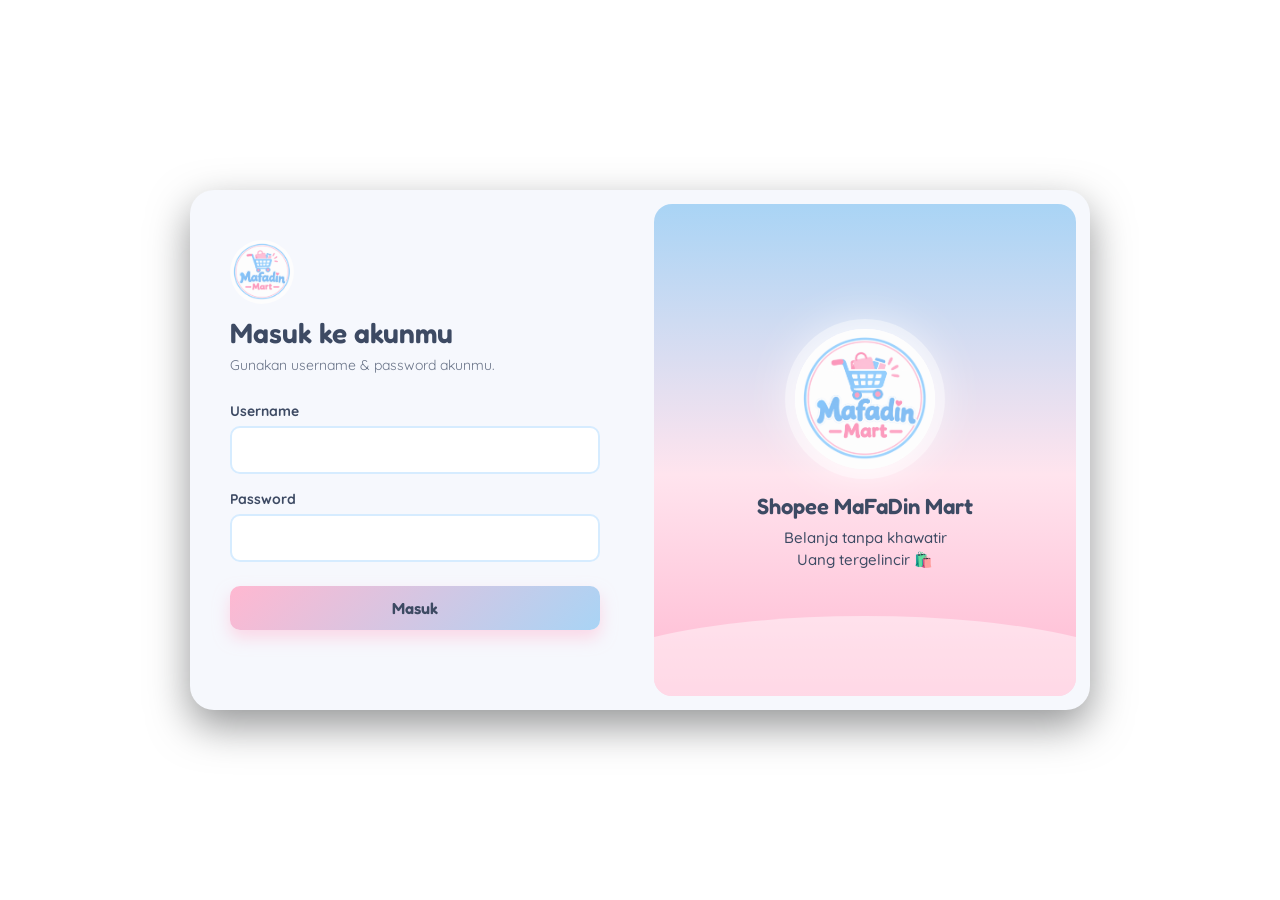
==== index.html @ 3b11d182 "baru nih" ====
<!DOCTYPE html>
<html lang="en">
<head>
    <meta charset="UTF-8">
    <meta name="viewport" content="width=device-width, initial-scale=1.0">
    <title>MaFaDin Mart</title>
    <link rel="preconnect" href="https://fonts.googleapis.com">
    <link rel="preconnect" href="https://fonts.gstatic.com" crossorigin>
    <link href="https://fonts.googleapis.com/css2?family=Fredoka:wght@500;600;700&family=Quicksand:wght@400;500;600;700&display=swap" rel="stylesheet">
    <link rel="stylesheet" href="index.css">
    <script src="index.js" defer></script>
</head>
<body>
    <nav class="navbar">
        <a href="index.html" class="logo">MaFaDin</a>
        <div class="nav-right">
            <span class="welcome">Halo, <span id="user-name">User</span></span>
            <button id="cart-button" class="nav-button cart-button">Cart <span id="cart-badge">0</span></button>
            <button id="logout-button" class="nav-button logout-button">Logout</button>
        </div>
    </nav>

    <main class="container">
        <section class="page-header">
            <div>
                <h1>Products</h1>
                <p>Temukan produk yang kamu cari.</p>
            </div>
            <div class="search-box">
                <input type="text" id="search-input" placeholder="Cari produk...">
            </div>
        </section>

        <section class="filter-section">
            <select id="category-filter">
                <option value="all">Semua Kategori</option>
            </select>
            <select id="sort-filter">
                <option value="default">Urutkan</option>
                <option value="price-low">Harga Terendah</option>
                <option value="price-high">Harga Tertinggi</option>
                <option value="rating-high">Rating Tertinggi</option>
            </select>
        </section>

        <p id="error-message" class="error-message hidden"></p>

        <section id="product-list" class="product-list"></section>

        <div class="load-more-container">
            <button id="load-more-button" class="load-more-button">Load More</button>
        </div>
    </main>

    <aside id="cart-panel" class="cart-panel">
        <div class="cart-header">
            <h2>Shopping Cart</h2>
            <button id="close-cart" class="close-cart">×</button>
        </div>
        <div id="cart-items" class="cart-items">
            <p class="empty-cart">Keranjang masih kosong.</p>
        </div>
        <div class="cart-footer">
            <div class="cart-total">
                <span>Total</span>
                <strong id="cart-total-price">$0.00</strong>
            </div>
            <button id="checkout-button" class="checkout-button">Checkout</button>
        </div>
    </aside>

    <div id="cart-overlay" class="cart-overlay"></div>

    <div id="product-modal" class="modal hidden">
        <div class="modal-content">
            <button id="close-modal" class="close-modal">×</button>
            <div id="modal-body"></div>
        </div>
    </div>
</body>
</html>
---- index.css ----
:root {
    --blue: #b9dcf5;
    --blue-light: #edf7fd;
    --pink: #f5b8cc;
    --pink-light: #fff0f5;
    --pink-dark: #c95d82;
    --text: #3f4654;
    --border: #e5e8ed;
    --white: #ffffff;
    --background: #fafbfc;
}

* {
    box-sizing: border-box;
}

body {
    margin: 0;
    background: var(--background);
    color: var(--text);
    font-family: "Quicksand", sans-serif;
}

button,
input,
select {
    font-family: inherit;
}

button {
    cursor: pointer;
}

.navbar {
    height: 68px;
    padding: 0 45px;
    display: flex;
    align-items: center;
    justify-content: space-between;
    background: var(--white);
    border-bottom: 1px solid var(--border);
}

.logo {
    color: var(--text);
    text-decoration: none;
    font-family: "Fredoka", sans-serif;
    font-size: 24px;
    font-weight: 700;
}

.nav-right {
    display: flex;
    align-items: center;
    gap: 20px;
}

.welcome {
    font-size: 14px;
}

#user-name {
    font-weight: 700;
}

.nav-button {
    border: none;
    padding: 9px 15px;
    border-radius: 6px;
    font-size: 13px;
    font-weight: 700;
}

.cart-button {
    background: var(--pink-light);
    color: var(--pink-dark);
}

.logout-button {
    background: var(--blue-light);
    color: var(--text);
}

#cart-badge {
    display: inline-flex;
    min-width: 18px;
    height: 18px;
    margin-left: 4px;
    padding: 0 4px;
    align-items: center;
    justify-content: center;
    border-radius: 50%;
    background: var(--pink-dark);
    color: white;
    font-size: 10px;
}

.container {
    max-width: 1180px;
    margin: 0 auto;
    padding: 38px 30px;
}

.page-header {
    display: flex;
    align-items: end;
    justify-content: space-between;
    gap: 30px;
    margin-bottom: 24px;
}

.page-header h1 {
    margin: 0 0 5px;
    font-family: "Fredoka", sans-serif;
    font-size: 30px;
}

.page-header p {
    margin: 0;
    color: #858b96;
    font-size: 14px;
}

.search-box {
    width: 310px;
}

.search-box input {
    width: 100%;
    padding: 11px 14px;
    border: 1px solid var(--border);
    border-radius: 6px;
    outline: none;
    background: white;
    color: var(--text);
}

.search-box input:focus {
    border-color: var(--blue);
}

.filter-section {
    display: flex;
    gap: 10px;
    margin-bottom: 25px;
}

.filter-section select {
    padding: 9px 12px;
    border: 1px solid var(--border);
    border-radius: 6px;
    outline: none;
    background: white;
    color: var(--text);
    font-size: 13px;
}

.product-list {
    display: grid;
    grid-template-columns: repeat(4, 1fr);
    gap: 18px;
}

.product-card {
    overflow: hidden;
    background: var(--white);
    border: 1px solid var(--border);
    border-radius: 8px;
    transition: 0.2s ease;
}

.product-card:hover {
    transform: translateY(-3px);
    border-color: var(--blue);
}

.product-card img {
    width: 100%;
    height: 190px;
    display: block;
    object-fit: contain;
    background: var(--blue-light);
}

.product-info {
    padding: 15px;
}

.product-category {
    margin: 0 0 6px;
    color: var(--pink-dark);
    font-size: 11px;
    font-weight: 700;
    text-transform: uppercase;
}

.product-card h3 {
    min-height: 42px;
    margin: 0 0 8px;
    font-family: "Fredoka", sans-serif;
    font-size: 16px;
    font-weight: 600;
}

.product-price {
    margin: 0;
    color: var(--text);
    font-size: 17px;
    font-weight: 700;
}

.product-rating {
    margin: 6px 0;
    color: #777;
    font-size: 12px;
}

.product-discount {
    margin: 0 0 12px;
    color: #639174;
    font-size: 11px;
}

.add-cart-button {
    width: 100%;
    padding: 9px;
    border: 1px solid var(--pink);
    border-radius: 5px;
    background: var(--pink-light);
    color: var(--pink-dark);
    font-size: 12px;
    font-weight: 700;
}

.add-cart-button:hover {
    background: var(--pink);
    color: white;
}

.load-more-container {
    display: flex;
    justify-content: center;
    margin-top: 30px;
}

.load-more-button {
    padding: 10px 24px;
    border: 1px solid var(--border);
    border-radius: 6px;
    background: white;
    color: var(--text);
    font-size: 13px;
    font-weight: 700;
}

.load-more-button:hover {
    border-color: var(--blue);
    background: var(--blue-light);
}

.error-message {
    padding: 12px;
    margin-bottom: 20px;
    border: 1px solid #f1c2d1;
    border-radius: 6px;
    background: var(--pink-light);
    color: var(--pink-dark);
    text-align: center;
    font-size: 13px;
}

.hidden {
    display: none !important;
}

.cart-panel {
    position: fixed;
    top: 0;
    right: -390px;
    z-index: 300;
    width: 370px;
    height: 100vh;
    display: flex;
    flex-direction: column;
    background: white;
    border-left: 1px solid var(--border);
    transition: right 0.25s ease;
}

.cart-panel.active {
    right: 0;
}

.cart-header {
    display: flex;
    align-items: center;
    justify-content: space-between;
    padding: 20px;
    border-bottom: 1px solid var(--border);
}

.cart-header h2 {
    margin: 0;
    font-family: "Fredoka", sans-serif;
    font-size: 21px;
}

.close-cart,
.close-modal {
    border: none;
    background: none;
    color: var(--text);
    font-size: 23px;
}

.cart-items {
    flex: 1;
    padding: 20px;
    overflow-y: auto;
}

.empty-cart {
    color: #999;
    text-align: center;
    font-size: 13px;
}

.cart-item {
    display: flex;
    gap: 12px;
    padding: 12px 0;
    border-bottom: 1px solid var(--border);
}

.cart-item img {
    width: 60px;
    height: 60px;
    object-fit: contain;
    background: var(--blue-light);
}

.cart-item-info {
    flex: 1;
}

.cart-item-info h4 {
    margin: 0 0 5px;
    font-size: 13px;
}

.cart-item-info p {
    margin: 3px 0;
    color: #777;
    font-size: 12px;
}

.remove-cart-button {
    align-self: center;
    border: none;
    background: none;
    color: #999;
}

.remove-cart-button:hover {
    color: var(--pink-dark);
}

.cart-footer {
    padding: 20px;
    border-top: 1px solid var(--border);
}

.cart-total {
    display: flex;
    justify-content: space-between;
    margin-bottom: 15px;
    font-size: 15px;
}

.cart-total strong {
    color: var(--pink-dark);
}

.checkout-button {
    width: 100%;
    padding: 11px;
    border: none;
    border-radius: 6px;
    background: var(--pink);
    color: var(--text);
    font-size: 13px;
    font-weight: 700;
}

.checkout-button:hover {
    background: var(--pink-dark);
    color: white;
}

.cart-overlay {
    position: fixed;
    inset: 0;
    z-index: 200;
    background: rgba(0, 0, 0, 0.25);
    opacity: 0;
    visibility: hidden;
    transition: 0.2s;
}

.cart-overlay.active {
    opacity: 1;
    visibility: visible;
}

@media (max-width: 1000px) {
    .product-list {
        grid-template-columns: repeat(3, 1fr);
    }
}

@media (max-width: 750px) {
    .navbar {
        padding: 0 20px;
    }

    .welcome {
        display: none;
    }

    .page-header {
        align-items: stretch;
        flex-direction: column;
    }

    .search-box {
        width: 100%;
    }

    .product-list {
        grid-template-columns: repeat(2, 1fr);
    }
}

@media (max-width: 500px) {
    .navbar {
        height: auto;
        padding: 15px 20px;
    }

    .nav-right {
        gap: 8px;
    }

    .logo {
        font-size: 20px;
    }

    .product-list {
        grid-template-columns: 1fr;
    }

    .cart-panel {
        width: 100%;
    }
}
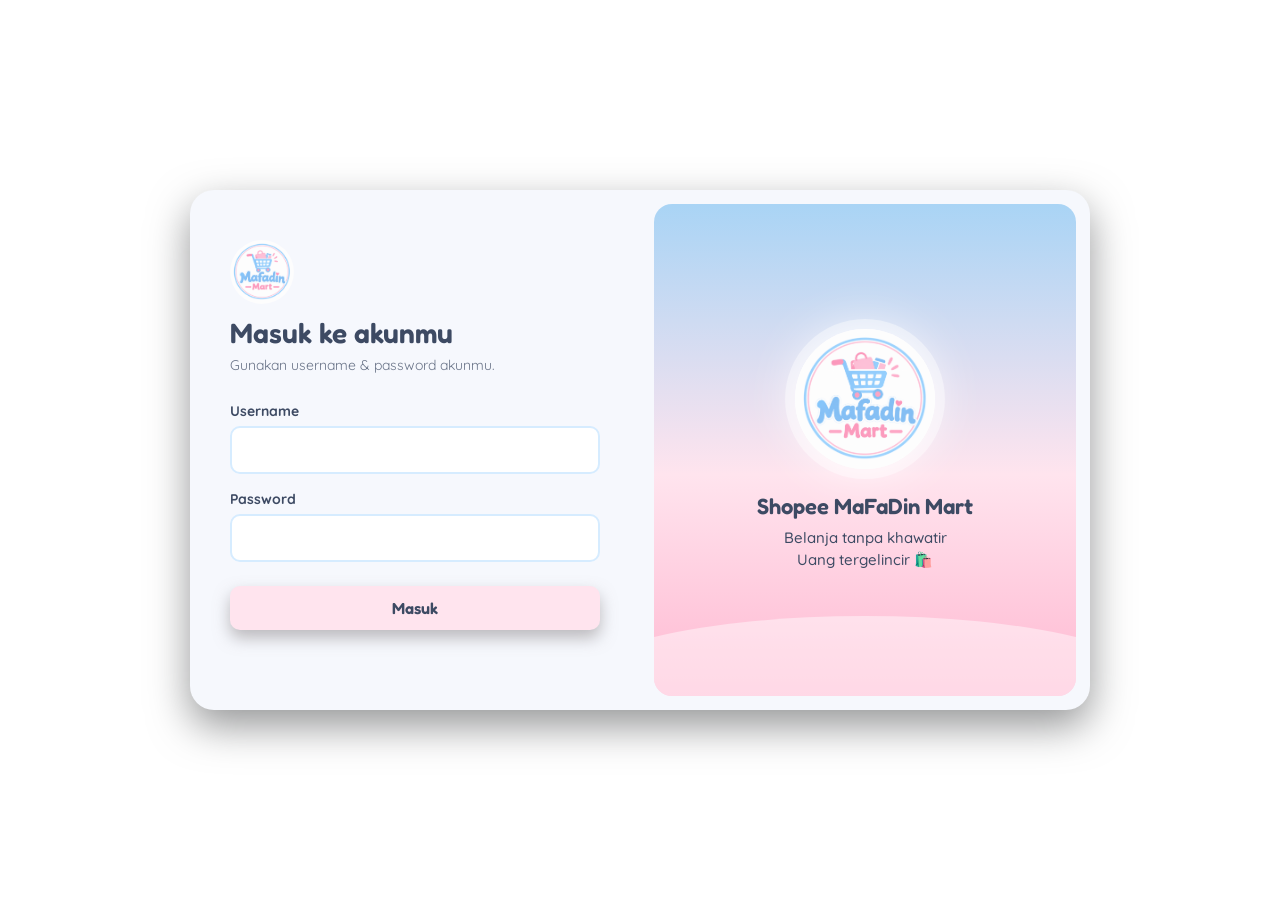
==== commit 5dddfd86: "update dikit" ====
--- a/index.html
+++ b/index.html
@@ -11,37 +11,47 @@
     <script src="index.js" defer></script>
 </head>
 <body>
-    <nav class="navbar">
-        <a href="index.html" class="logo">MaFaDin</a>
-        <div class="nav-right">
-            <span class="welcome">Halo, <span id="user-name">User</span></span>
-            <button id="cart-button" class="nav-button cart-button">Cart <span id="cart-badge">0</span></button>
-            <button id="logout-button" class="nav-button logout-button">Logout</button>
-        </div>
-    </nav>
+    <header class="site-header">
+
+        <nav class="navbar">
+            <a href="index.html" class="logo">MaFaDin</a>
+            <div class="category-dropdown">
+                <button class="category-button" id="category-button">Kategori</button>
+                <div class="category-menu" id="category-menu">
+                    <a href="#" data-category="all">Semua Kategori</a>
+                    <a href="#" data-category="beauty">Beauty</a>
+                    <a href="#" data-category="furniture">Furniture</a>
+                    <a href="#" data-category="groceries">Groceries</a>
+                </div>
+            </div>
+
+            <div class="filter-controls">
+                <select id="sort-filter" class="nav-sort-select">
+                    <option value="default">Urutkan</option>
+                    <option value="price-asc">Harga: Rendah ke Tinggi</option>
+                    <option value="price-desc">Harga: Tinggi ke Rendah</option>
+                    <option value="name-asc">Nama: A - Z</option>
+                    <option value="name-desc">Nama: Z - A</option>
+                </select>
+            </div>
+
+            <div class="search-box">
+                <input type="text" id="search-input" placeholder="Cari di MaFaDin">
+            </div>
+
+            <button id="cart-button" class="cart-button">
+                🛒
+                <span id="cart-badge">0</span>
+            </button>
+
+            <div class="user-section">
+                <span class="welcome">Halo, <span id="user-name">User</span></span>
+                <button id="logout-button" class="logout-button">Logout</button>
+            </div>
+        </nav>
+    </header>
 
     <main class="container">
-        <section class="page-header">
-            <div>
-                <h1>Products</h1>
-                <p>Temukan produk yang kamu cari.</p>
-            </div>
-            <div class="search-box">
-                <input type="text" id="search-input" placeholder="Cari produk...">
-            </div>
-        </section>
-
-        <section class="filter-section">
-            <select id="category-filter">
-                <option value="all">Semua Kategori</option>
-            </select>
-            <select id="sort-filter">
-                <option value="default">Urutkan</option>
-                <option value="price-low">Harga Terendah</option>
-                <option value="price-high">Harga Tertinggi</option>
-                <option value="rating-high">Rating Tertinggi</option>
-            </select>
-        </section>
 
         <p id="error-message" class="error-message hidden"></p>
 
@@ -77,5 +87,10 @@
             <div id="modal-body"></div>
         </div>
     </div>
+
+    <div id="cart-toast" class="cart-toast">
+        <span>✓</span>
+        <p>Produk ditambahkan ke keranjang.</p>
+    </div>
 </body>
-</html>+</html>
--- a/index.css
+++ b/index.css
@@ -31,128 +31,189 @@
     cursor: pointer;
 }
 
+.site-header {
+    background: white;
+    border-bottom: 1px solid var(--border);
+}
+
 .navbar {
-    height: 68px;
-    padding: 0 45px;
+    position: sticky;
+    top: 0;
+    z-index: 100;
+    height: 64px;
+    padding: 0 60px;
     display: flex;
     align-items: center;
-    justify-content: space-between;
-    background: var(--white);
-    border-bottom: 1px solid var(--border);
+    gap: 14px;
+    background: white;
 }
 
 .logo {
-    color: var(--text);
+    flex-shrink: 0;
+    color: var(--blue);
     text-decoration: none;
     font-family: "Fredoka", sans-serif;
-    font-size: 24px;
-    font-weight: 700;
-}
-
-.nav-right {
-    display: flex;
-    align-items: center;
-    gap: 20px;
-}
-
-.welcome {
-    font-size: 14px;
-}
-
-#user-name {
-    font-weight: 700;
-}
-
-.nav-button {
+    font-size: 25px;
+    font-weight: 700;
+}
+
+/* Dropdown Kategori */
+.category-dropdown {
+    position: relative;
+    flex-shrink: 0;
+}
+
+.category-button {
+    padding: 8px 10px;
     border: none;
-    padding: 9px 15px;
+    background: none;
+    color: #777;
+    font-size: 13px;
+    font-weight: 600;
+}
+
+.category-button:hover {
+    color: var(--pink-dark);
+}
+
+.category-menu {
+    position: absolute;
+    top: 100%;
+    left: 0;
+    z-index: 150;
+    min-width: 170px;
+    padding: 8px 0;
+    display: none;
+    background: white;
+    border: 1px solid var(--border);
     border-radius: 6px;
-    font-size: 13px;
-    font-weight: 700;
-}
-
+    box-shadow: 0 5px 15px rgba(0, 0, 0, 0.08);
+}
+
+.category-menu.active {
+    display: block;
+}
+
+.category-menu a {
+    display: block;
+    padding: 9px 14px;
+    color: var(--text);
+    text-decoration: none;
+    font-size: 13px;
+}
+
+.category-menu a:hover {
+    background: var(--blue-light);
+    color: var(--pink-dark);
+}
+
+/* Filter Sortir di Navbar (Samping Kategori) */
+.filter-controls {
+    flex-shrink: 0;
+}
+
+.nav-sort-select {
+    padding: 7px 10px;
+    border: 1px solid var(--border);
+    border-radius: 6px;
+    outline: none;
+    background: white;
+    color: var(--text);
+    font-size: 12px;
+    font-weight: 600;
+    cursor: pointer;
+}
+
+.nav-sort-select:focus {
+    border-color: var(--blue);
+}
+
+/* Search Box */
+.search-box {
+    flex: 1;
+}
+
+.search-box input {
+    width: 100%;
+    padding: 9px 14px;
+    border: 1px solid var(--border);
+    border-radius: 6px;
+    outline: none;
+    background: #fff;
+    color: var(--text);
+    font-size: 13px;
+    transition: border-color 0.2s;
+}
+
+.search-box input:focus {
+    border-color: var(--blue);
+}
+
+/* Cart Button */
 .cart-button {
-    background: var(--pink-light);
-    color: var(--pink-dark);
-}
-
-.logout-button {
-    background: var(--blue-light);
-    color: var(--text);
+    position: relative;
+    padding: 8px 10px;
+    border: none;
+    background: white;
+    color: #555;
+    font-size: 18px;
 }
 
 #cart-badge {
-    display: inline-flex;
-    min-width: 18px;
-    height: 18px;
-    margin-left: 4px;
+    position: absolute;
+    top: 0;
+    right: 0;
+    min-width: 17px;
+    height: 17px;
     padding: 0 4px;
+    display: flex;
     align-items: center;
     justify-content: center;
     border-radius: 50%;
     background: var(--pink-dark);
     color: white;
-    font-size: 10px;
-}
-
+    font-size: 9px;
+    font-weight: 700;
+}
+
+/* User Section */
+.user-section {
+    display: flex;
+    align-items: center;
+    gap: 10px;
+    margin-left: 5px;
+    flex-shrink: 0;
+}
+
+.welcome {
+    font-size: 12px;
+    white-space: nowrap;
+}
+
+#user-name {
+    font-weight: 700;
+}
+
+.logout-button {
+    padding: 8px 14px;
+    border: none;
+    border-radius: 5px;
+    background: var(--pink-light);
+    color: var(--pink-dark);
+    font-size: 12px;
+    font-weight: 700;
+}
+
+.logout-button:hover {
+    background: var(--pink);
+    color: white;
+}
+
+/* Main Content */
 .container {
     max-width: 1180px;
     margin: 0 auto;
-    padding: 38px 30px;
-}
-
-.page-header {
-    display: flex;
-    align-items: end;
-    justify-content: space-between;
-    gap: 30px;
-    margin-bottom: 24px;
-}
-
-.page-header h1 {
-    margin: 0 0 5px;
-    font-family: "Fredoka", sans-serif;
-    font-size: 30px;
-}
-
-.page-header p {
-    margin: 0;
-    color: #858b96;
-    font-size: 14px;
-}
-
-.search-box {
-    width: 310px;
-}
-
-.search-box input {
-    width: 100%;
-    padding: 11px 14px;
-    border: 1px solid var(--border);
-    border-radius: 6px;
-    outline: none;
-    background: white;
-    color: var(--text);
-}
-
-.search-box input:focus {
-    border-color: var(--blue);
-}
-
-.filter-section {
-    display: flex;
-    gap: 10px;
-    margin-bottom: 25px;
-}
-
-.filter-section select {
-    padding: 9px 12px;
-    border: 1px solid var(--border);
-    border-radius: 6px;
-    outline: none;
-    background: white;
-    color: var(--text);
-    font-size: 13px;
+    padding: 30px;
 }
 
 .product-list {
@@ -273,6 +334,7 @@
     display: none !important;
 }
 
+/* Cart Side Panel */
 .cart-panel {
     position: fixed;
     top: 0;
@@ -352,6 +414,37 @@
     margin: 3px 0;
     color: #777;
     font-size: 12px;
+}
+
+.quantity-control {
+    display: flex;
+    align-items: center;
+    gap: 8px;
+    margin-top: 8px;
+}
+
+.quantity-control span {
+    min-width: 20px;
+    text-align: center;
+    font-size: 12px;
+    font-weight: 700;
+}
+
+.quantity-button {
+    width: 22px;
+    height: 22px;
+    padding: 0;
+    border: 1px solid var(--border);
+    border-radius: 4px;
+    background: white;
+    color: var(--text);
+    font-size: 13px;
+    line-height: 1;
+}
+
+.quantity-button:hover {
+    border-color: var(--pink);
+    background: var(--pink-light);
 }
 
 .remove-cart-button {
@@ -412,6 +505,79 @@
     visibility: visible;
 }
 
+/* Style Modal Pop-up Detail Produk */
+.modal {
+    position: fixed;
+    inset: 0;
+    z-index: 400;
+    display: flex;
+    align-items: center;
+    justify-content: center;
+    background: rgba(0, 0, 0, 0.4);
+    padding: 20px;
+}
+
+.modal-content {
+    position: relative;
+    width: 100%;
+    max-width: 500px;
+    padding: 25px;
+    background: white;
+    border-radius: 12px;
+    box-shadow: 0 10px 25px rgba(0,0,0,0.15);
+}
+
+.close-modal {
+    position: absolute;
+    top: 12px;
+    right: 15px;
+    border: none;
+    background: none;
+    font-size: 24px;
+    color: #888;
+    cursor: pointer;
+}
+
+.close-modal:hover {
+    color: var(--pink-dark);
+}
+
+.cart-toast {
+    position: fixed;
+    right: 25px;
+    bottom: 25px;
+    z-index: 500;
+    display: flex;
+    align-items: center;
+    gap: 10px;
+    padding: 12px 16px;
+    background: white;
+    border: 1px solid var(--border);
+    border-left: 4px solid var(--pink-dark);
+    border-radius: 6px;
+    box-shadow: 0 4px 15px rgba(0, 0, 0, 0.1);
+    opacity: 0;
+    transform: translateY(10px);
+    pointer-events: none;
+    transition: 0.2s ease;
+}
+
+.cart-toast.show {
+    opacity: 1;
+    transform: translateY(0);
+}
+
+.cart-toast span {
+    color: var(--pink-dark);
+    font-weight: 700;
+}
+
+.cart-toast p {
+    margin: 0;
+    font-size: 12px;
+}
+
+/* Responsive Styles */
 @media (max-width: 1000px) {
     .product-list {
         grid-template-columns: repeat(3, 1fr);
@@ -421,19 +587,16 @@
 @media (max-width: 750px) {
     .navbar {
         padding: 0 20px;
-    }
-
+        gap: 10px;
+    }
+
+    .logo {
+        font-size: 21px;
+    }
+
+    .category-button,
     .welcome {
         display: none;
-    }
-
-    .page-header {
-        align-items: stretch;
-        flex-direction: column;
-    }
-
-    .search-box {
-        width: 100%;
     }
 
     .product-list {
@@ -447,10 +610,6 @@
         padding: 15px 20px;
     }
 
-    .nav-right {
-        gap: 8px;
-    }
-
     .logo {
         font-size: 20px;
     }
@@ -462,4 +621,4 @@
     .cart-panel {
         width: 100%;
     }
-}+}
